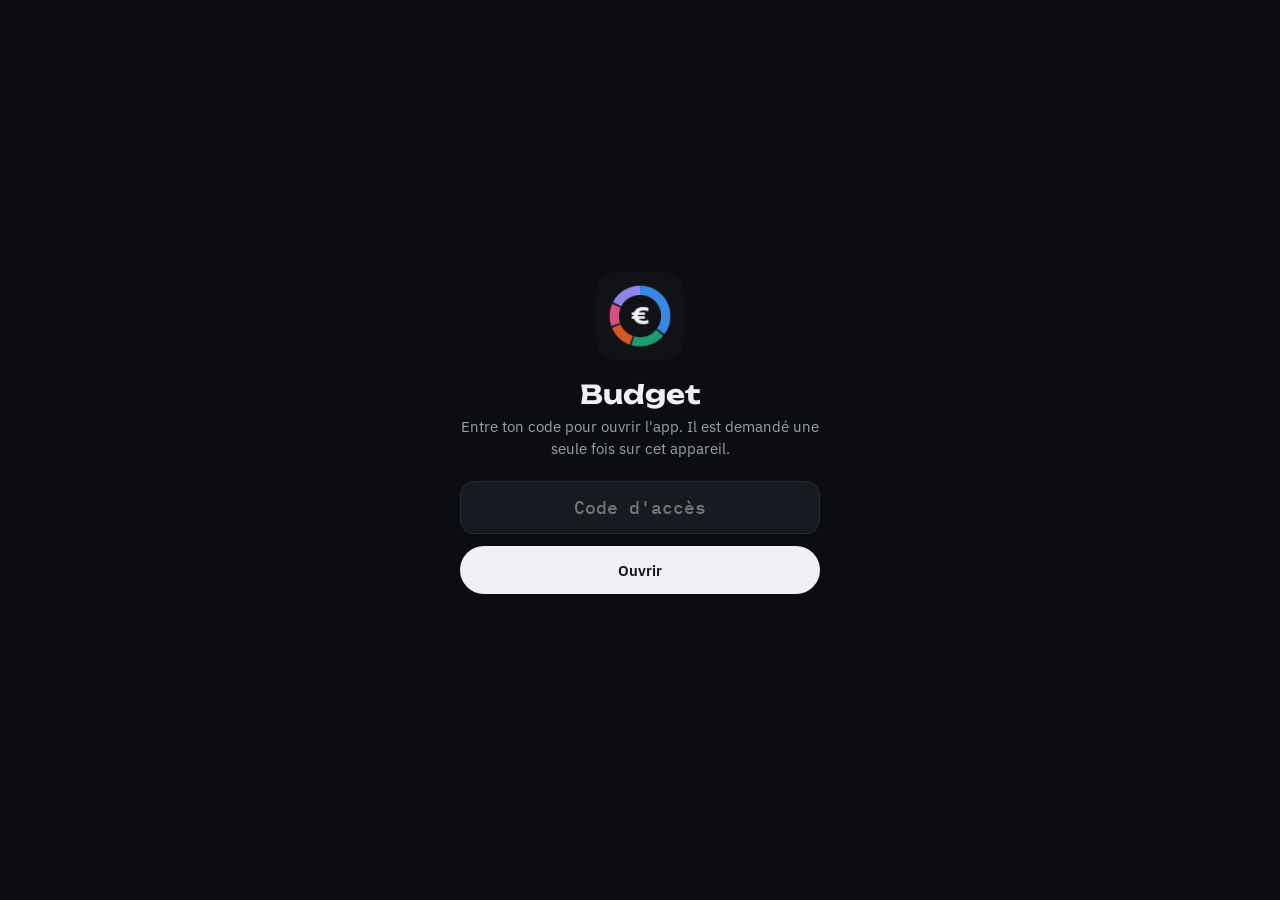
==== index.html @ 0097fd0e "App iPhone Budget : PWA hors connexion, contenu chiffré Co-Authored-By: Claude Opus 5.5 (1M context)" ====
<!doctype html>
<html lang="fr">
<head>
<meta charset="utf-8">
<meta name="viewport" content="width=device-width,initial-scale=1,viewport-fit=cover">
<title>Budget Gus</title>
<meta name="description" content="Tableau de bord du budget, consultable hors connexion.">
<meta name="robots" content="noindex,nofollow">
<meta name="theme-color" content="#101216">
<meta name="color-scheme" content="dark">
<meta name="apple-mobile-web-app-capable" content="yes">
<meta name="mobile-web-app-capable" content="yes">
<meta name="apple-mobile-web-app-status-bar-style" content="black-translucent">
<meta name="apple-mobile-web-app-title" content="Budget">
<link rel="manifest" href="manifest.webmanifest">
<link rel="icon" type="image/png" sizes="192x192" href="icons/icon-192.png">
<link rel="apple-touch-icon" href="icons/apple-touch-icon.png">
<link rel="preload" href="fonts/unbounded-latin-700-normal.woff2" as="font" type="font/woff2" crossorigin>
<link rel="preload" href="fonts/ibm-plex-sans-latin-400-normal.woff2" as="font" type="font/woff2" crossorigin>
<link rel="stylesheet" href="app.css">
</head>
<body>
<div id="app"></div>
<div class="lock" id="lock" hidden>
  <form id="lockForm" autocomplete="on">
    <img src="icons/icon-192.png" alt="">
    <h1>Budget</h1>
    <p>Entre ton code pour ouvrir l'app. Il est demandé une seule fois sur cet appareil.</p>
    <input type="text" name="username" value="budget" autocomplete="username" hidden>
    <input id="code" type="password" name="password" autocomplete="current-password" autocapitalize="none" autocorrect="off" spellcheck="false" placeholder="Code d'accès" required>
    <button type="submit">Ouvrir</button>
    <div class="err" id="err" role="alert"></div>
  </form>
</div>
<script src="app.js"></script>
</body>
</html>
---- app.css ----
@font-face{font-family:"Unbounded";font-weight:400;font-display:swap;src:url(fonts/unbounded-latin-400-normal.woff2) format("woff2")}
@font-face{font-family:"Unbounded";font-weight:600;font-display:swap;src:url(fonts/unbounded-latin-600-normal.woff2) format("woff2")}
@font-face{font-family:"Unbounded";font-weight:700;font-display:swap;src:url(fonts/unbounded-latin-700-normal.woff2) format("woff2")}
@font-face{font-family:"IBM Plex Sans";font-weight:400;font-display:swap;src:url(fonts/ibm-plex-sans-latin-400-normal.woff2) format("woff2")}
@font-face{font-family:"IBM Plex Sans";font-weight:500;font-display:swap;src:url(fonts/ibm-plex-sans-latin-500-normal.woff2) format("woff2")}
@font-face{font-family:"IBM Plex Sans";font-weight:600;font-display:swap;src:url(fonts/ibm-plex-sans-latin-600-normal.woff2) format("woff2")}
@font-face{font-family:"IBM Plex Mono";font-weight:400;font-display:swap;src:url(fonts/ibm-plex-mono-latin-400-normal.woff2) format("woff2")}
@font-face{font-family:"IBM Plex Mono";font-weight:500;font-display:swap;src:url(fonts/ibm-plex-mono-latin-500-normal.woff2) format("woff2")}
html{-webkit-text-size-adjust:100%;background:#0b0d10}
body{font:16px/1.45 "IBM Plex Sans",-apple-system,BlinkMacSystemFont,sans-serif;-webkit-tap-highlight-color:transparent}
[hidden]{display:none!important}
/* Layout: un seul cockpit sombre (thème unique assumé) : en-tête du mois, budget du mois, camemberts, détail, puis épargne. */
:root{color-scheme:dark}
*{box-sizing:border-box}
body{background:#0b0d10;color:#eef0f3;margin:0}
.wrap{max-width:1200px;margin:0 auto;padding-block:16px 40px;padding-left:max(16px,env(safe-area-inset-left,0px));padding-right:max(16px,env(safe-area-inset-right,0px))}
.tabular{font-variant-numeric:tabular-nums}
svg text{font-variant-numeric:tabular-nums}
#tip{position:fixed;pointer-events:none;z-index:50;background:#eef0f3;color:#101216;font:500 12px/1.35 "IBM Plex Sans",sans-serif;padding:7px 9px;border-radius:6px;box-shadow:0 4px 14px rgba(0,0,0,.4);max-width:220px}
.hit{cursor:default}
/* ========== STYLE A · COCKPIT (sombre, assumé) ========== */
.sA{--a-bg:#101216;--a-panel:#171a20;--a-line:#262a32;--a-fg:#eef0f3;--a-mut:#9aa1ad;--a-dim:#5d6470;
  --inv:#3987e5;--cou:#199e70;--sor:#d95926;--act:#c98500;--abo:#d55181;--tra:#9085e9;--imp:#a3a9b3;--nc:#5d6470;--mai:#2fb5c9;--ube:#c9ced6;--uea:#f2c14e;--tab:#b08968;--coi:#c77dff;--good:#0ca30c;--crit:#e66767;
  background:var(--a-bg);color:var(--a-fg);border-radius:18px;padding:22px;font-family:"IBM Plex Sans",sans-serif;color-scheme:dark}
.sA h2{font:600 13px/1 "Unbounded",sans-serif;letter-spacing:.06em;text-transform:uppercase;color:var(--a-mut);margin:0 0 14px}
.sA .top{display:grid;grid-template-columns:minmax(0,1.1fr) minmax(0,2fr);gap:16px;margin-bottom:16px}
.sA .panel{background:var(--a-panel);border:1px solid var(--a-line);border-radius:14px;padding:18px;min-width:0}
.sA .hero .k{font:400 12px "IBM Plex Mono",monospace;color:var(--a-mut);letter-spacing:.04em;text-transform:uppercase}
.sA .hero .v{font:700 clamp(38px,6vw,58px)/1 "Unbounded",sans-serif;margin:8px 0 6px;letter-spacing:-.02em}
.sA .hero .s{color:var(--a-mut);font-size:14px}
.sA .hero .s b{color:var(--good);font-weight:600}
.sA .flow{display:grid;grid-template-columns:repeat(3,minmax(0,1fr));gap:8px;margin-top:18px}
.sA .flow div{border-top:2px solid var(--a-line);padding-top:8px;font:500 12px "IBM Plex Mono",monospace;color:var(--a-mut)}
.sA .flow b{display:block;font:600 16px "IBM Plex Sans";color:var(--a-fg);margin-top:3px}
.sA .rings{display:grid;grid-template-columns:repeat(6,minmax(0,1fr));gap:10px}
.sA .ring{text-align:center;min-width:0}
.sA .ring .n{font:500 12px "IBM Plex Sans";color:var(--a-fg);margin-top:6px}
.sA .ring .m{font:400 11px "IBM Plex Mono",monospace;color:var(--a-mut)}
.sA .grid3{display:grid;grid-template-columns:minmax(0,1.6fr) minmax(0,1fr) minmax(0,1fr);gap:16px}
.sA .cal{display:grid;grid-template-columns:repeat(7,1fr);gap:4px;font:500 11px "IBM Plex Mono",monospace}
.sA .cal span{aspect-ratio:1;display:grid;place-items:center;border-radius:6px;color:var(--a-dim)}
.sA .cal .h{color:var(--a-mut);aspect-ratio:auto;padding-bottom:2px}
.sA .cal .done{background:var(--tra);color:#101216;font-weight:600}
.sA .cal .todo{border:1.5px dashed var(--tra);color:var(--a-fg)}
.sA .cal .today{outline:1.5px solid var(--a-fg)}
.sA .legend{display:flex;gap:14px;flex-wrap:wrap;font-size:12px;color:var(--a-mut);margin-top:10px}
.sA .legend i{display:inline-block;width:10px;height:10px;border-radius:3px;margin-right:6px;vertical-align:-1px}
.sA .abos{display:flex;flex-direction:column;gap:10px}
.sA .abos .r{display:grid;grid-template-columns:minmax(0,1fr) auto;gap:4px 10px;font-size:13px}
.sA .abos .bar{grid-column:1/-1;height:6px;border-radius:3px;background:var(--a-line);overflow:hidden}
.sA .abos .bar i{display:block;height:100%;background:var(--abo);border-radius:3px}
.sA .abos .r span:last-of-type{font-family:"IBM Plex Mono",monospace;color:var(--a-mut)}
.sA .pies{display:grid;grid-template-columns:repeat(3,minmax(0,1fr));gap:16px;margin-bottom:16px}
.sA .pie{display:flex;flex-direction:column;gap:16px;align-items:stretch}
.sA .pie svg{max-width:170px;margin:0 auto;display:block}
.sA .pl{list-style:none;margin:0;padding:0;display:flex;flex-direction:column;gap:8px;font-size:13px;min-width:0}
.sA .pl li{display:grid;grid-template-columns:10px minmax(0,1fr) auto;gap:8px;align-items:baseline}
.sA .pl i{width:10px;height:10px;border-radius:3px;align-self:center}
.sA .pl b{font:500 12px "IBM Plex Mono",monospace;color:var(--a-mut);white-space:nowrap}
.sA .pl em{font-style:normal;color:var(--a-fg);font-weight:600;margin-right:6px}
.sA .pnote{font-size:12px;color:var(--a-mut);margin:12px 0 0}
.sA .tot{display:flex;justify-content:space-between;border-top:1px solid var(--a-line);padding-top:10px;margin-top:4px;font-weight:600}


.sA .mhead{display:flex;flex-wrap:wrap;justify-content:space-between;align-items:end;gap:12px 20px;padding:4px 2px 20px;border-bottom:1px solid var(--a-line);margin-bottom:18px}
.sA .eyebrow{font:500 12px "IBM Plex Mono",monospace;color:var(--a-mut);letter-spacing:.08em;text-transform:uppercase}
.sA .month{font:700 clamp(30px,5.4vw,52px)/1 "Unbounded",sans-serif;margin:8px 0 0;letter-spacing:-.02em;color:var(--a-mut)}
.sA .month span{color:var(--a-fg)}
.sA .meta{display:flex;gap:6px;flex-wrap:wrap}
.sA .chip{font:500 12px "IBM Plex Mono",monospace;border:1px solid var(--a-fg);color:var(--a-fg);padding:6px 10px;border-radius:999px}
.sA .chip.dim{border-color:var(--a-line);color:var(--a-mut)}
.sA h2.sect{font-size:15px;color:var(--a-fg);margin:28px 2px 14px}
.sA .sav{display:grid;grid-template-columns:minmax(0,1fr) minmax(0,2fr);gap:16px}
.sA .patri .k{font:400 12px "IBM Plex Mono",monospace;color:var(--a-mut);text-transform:uppercase;letter-spacing:.04em}
.sA .patri .pv{font:700 34px/1.1 "Unbounded",sans-serif;margin:6px 0 4px}
.sA .patri .s{font-size:13px;color:var(--a-mut)}
.sA .patri .s b{color:var(--good);font-weight:600}
.sA .stack{display:flex;height:12px;border-radius:6px;overflow:hidden;gap:2px;margin:16px 0 14px}
.sA .accs .r{display:grid;grid-template-columns:10px minmax(0,1fr) auto;gap:4px 10px;align-items:baseline;padding:9px 0;border-top:1px solid var(--a-line);font-size:14px}
.sA .accs i{width:10px;height:10px;border-radius:3px;align-self:center}
.sA .accs .v{font:600 14px "IBM Plex Sans";text-align:right}
.sA .accs .m{grid-column:2/-1;font:400 12px "IBM Plex Mono",monospace;color:var(--a-mut)}
.sA .peaK{display:flex;gap:28px;flex-wrap:wrap;margin-bottom:14px}
.sA .peaK div{font:400 12px "IBM Plex Mono",monospace;color:var(--a-mut);text-transform:uppercase;letter-spacing:.04em}
.sA .peaK b{display:block;font:600 20px "IBM Plex Sans";color:var(--a-fg);text-transform:none;letter-spacing:0;margin-top:3px}
.sA .peaK b.up{color:var(--good)} .sA .peaK b.down{color:var(--crit)}
.sA .pea{width:100%;border-collapse:collapse;font-size:13px;min-width:600px}
.sA .pea th{font:500 11px "IBM Plex Mono",monospace;color:var(--a-mut);text-transform:uppercase;letter-spacing:.04em;text-align:left;padding:8px 6px;border-bottom:1px solid var(--a-line)}
.sA .pea td{padding:10px 6px;border-bottom:1px solid var(--a-line)}
.sA .pea .n{text-align:right;font-variant-numeric:tabular-nums}
.sA .pea td.n{font-family:"IBM Plex Mono",monospace;font-size:12.5px}
.sA .pea .up{color:var(--good)} .sA .pea .down{color:var(--crit)}
.sA .pea .w{display:block;height:4px;border-radius:2px;background:var(--inv);margin-top:6px;opacity:.85}
.sA .pea tfoot td{font-weight:600;border-bottom:0}
.tblwrap{overflow-x:auto}
.sA .poles{display:grid;grid-template-columns:repeat(auto-fill,minmax(260px,1fr));gap:16px}
.sA .poles .pie svg{max-width:140px}
.sA .ptot{font:600 13px 'IBM Plex Mono',monospace;color:var(--a-fg);margin:-6px 0 12px}
.sA .todo-msg{color:var(--a-mut);font-size:14px;line-height:1.5;border:1.5px dashed var(--a-line);border-radius:10px;padding:16px;margin:0}
.sA .rings{grid-template-columns:repeat(4,minmax(0,1fr))!important;row-gap:16px}
.sA .flows{display:flex;flex-direction:column;gap:12px}
.sA .fl{display:grid;grid-template-columns:minmax(0,1fr) auto;gap:4px 10px;font-size:13px}
.sA .fl .bar{grid-column:1/-1;height:8px;position:relative;background:var(--a-line);border-radius:4px}
.sA .fl .bar i{position:absolute;top:0;bottom:0;border-radius:4px}
.sA .fl .bar::after{content:'';position:absolute;left:50%;top:-3px;bottom:-3px;width:1px;background:var(--a-mut)}
.sA .fl b{font:500 12px 'IBM Plex Mono',monospace}
.sA .up{color:var(--good)} .sA .down{color:var(--crit)}

@media (max-width:900px){
  .sA .top,.sA .grid3,.sA .sav,.sA .pies{grid-template-columns:minmax(0,1fr)}
  .sA .rings{grid-template-columns:repeat(3,minmax(0,1fr))}
}
.sA .trm{display:grid;grid-template-columns:repeat(3,minmax(0,1fr));gap:16px}
.sA .trm .mo{border:1px solid var(--a-line);border-radius:12px;padding:14px;min-width:0}
.sA .trm .mo h3{margin:0;font:600 15px Unbounded,sans-serif;color:var(--a-fg)}
.sA .trm .mo .per{color:var(--a-mut);font-size:12px;margin:2px 0 10px}
.sA .trm .big{font:600 26px Unbounded,sans-serif;color:var(--tra)}
.sA .trm .big small{font:500 12px "IBM Plex Sans",sans-serif;color:var(--a-mut);margin-left:6px}
.sA .trm ul{list-style:none;margin:10px 0 0;padding:0;font-size:13px}
.sA .trm li{display:flex;justify-content:space-between;gap:8px;padding:5px 0;border-top:1px solid var(--a-line)}
.sA .trm li span:last-child{color:var(--a-mut);text-align:right}
.sA .trm li.ok span:first-child::before{content:"✓ ";color:var(--good)}
.sA .trm .note{color:var(--a-mut);font-size:12px;margin-top:8px}
@media (max-width:900px){ .sA .trm{grid-template-columns:1fr} }
.mtabs{display:flex;gap:6px;flex-wrap:wrap;margin:0 0 16px}
.mtabs button{font:500 13px "IBM Plex Mono",monospace;background:#171a20;color:#9aa1ad;border:1px solid #262a32;border-radius:999px;padding:8px 14px;cursor:pointer}
.mtabs button[aria-selected="true"]{background:#eef0f3;color:#101216;border-color:#eef0f3}
.mtabs button small{opacity:.7;margin-left:4px}
.mpage[hidden]{display:none}
.sA .plan li{display:grid;grid-template-columns:62px minmax(0,1fr) auto;gap:10px;padding:7px 0;border-top:1px solid var(--a-line);font-size:14px}
.sA .plan ul{list-style:none;margin:0;padding:0}
.sA .plan li .d{font:500 12px "IBM Plex Mono",monospace;color:var(--a-mut);padding-top:2px}
.sA .plan li .x{color:var(--a-mut);font-size:12px;display:block}
.sA .plan h3{font:600 12px "IBM Plex Mono",monospace;letter-spacing:.06em;text-transform:uppercase;margin:16px 0 6px;display:flex;justify-content:space-between}
.sA .plan h3:first-child{margin-top:0}
.sA .watch{border:1.5px dashed var(--a-line);border-radius:12px;padding:12px 14px;color:var(--a-mut);font-size:13px;margin-top:14px}
.sA .watch b{color:var(--a-fg)}
.sA .fpie{display:grid;grid-template-columns:minmax(0,230px) minmax(0,1fr);gap:24px;align-items:center}
@media (max-width:640px){.sA .fpie{grid-template-columns:minmax(0,1fr)}.sA .fpie svg{max-width:240px;margin:0 auto;display:block}}
.sA .empty{color:var(--a-mut);font-size:14px;line-height:1.5}
@media (max-width:520px){ .sA{padding:14px} }
@media (prefers-reduced-motion:no-preference){
  .grow{transform-origin:left;animation:grow .7s ease-out both}
  @keyframes grow{from{transform:scaleX(.001)}}
}

/* ===== App iPhone : une colonne, gros texte, cibles tactiles ===== */
.wrap{padding-top:max(16px,env(safe-area-inset-top,0px));padding-bottom:max(40px,env(safe-area-inset-bottom,0px))}
.mtabs{position:sticky;top:0;z-index:20;margin:-22px -22px 18px;padding:12px 22px;padding-top:max(12px,env(safe-area-inset-top,0px));background:rgba(16,18,22,.92);-webkit-backdrop-filter:blur(12px);backdrop-filter:blur(12px);border-bottom:1px solid #262a32;border-radius:18px 18px 0 0;flex-wrap:nowrap}
.mtabs button{flex:1 1 0;min-height:48px;font-size:15px;display:flex;flex-direction:column;align-items:center;justify-content:center;gap:1px;line-height:1.1;padding:6px 8px}
.mtabs button small{margin:0;font-size:11px}
.tblwrap{overflow-x:auto;-webkit-overflow-scrolling:touch;overscroll-behavior-x:contain;margin:0 -4px;padding:0 4px}
.lockbar{display:flex;justify-content:center;margin:28px 0 8px}
.lockbar button,.lock button{font:500 15px "IBM Plex Sans",sans-serif;min-height:48px;padding:0 22px;border-radius:999px;cursor:pointer}
.lockbar button{background:none;color:#9aa1ad;border:1px solid #262a32}
.offline{font:500 12px "IBM Plex Mono",monospace;color:#9aa1ad;text-align:center;margin:10px 0 0}
@media (max-width:700px){
  .wrap{padding-left:0;padding-right:0;padding-top:0}
  .sA{border-radius:0;padding:14px max(14px,env(safe-area-inset-left,0px)) 14px max(14px,env(safe-area-inset-right,0px))}
  .mtabs{margin:-14px -14px 16px;padding-left:14px;padding-right:14px;border-radius:0}
  .sA .panel{padding:16px;border-radius:14px}
  .sA h2{font-size:13px;line-height:1.35}
  .sA .hero .s,.sA .pl,.sA .abos .r,.sA .fl,.sA .accs .r,.sA .plan li,.sA .trm li{font-size:15px}
  .sA .pnote,.sA .legend,.sA .eyebrow,.sA .chip{font-size:13px}
  .sA .ring .n{font-size:13px}.sA .ring .m{font-size:12px}
  .sA .rings{grid-template-columns:repeat(3,minmax(0,1fr))!important}
  .sA .pea{font-size:14px}
  .sA .pie svg{max-width:200px}
  .sA .poles{grid-template-columns:minmax(0,1fr)}
  .sA .flow b{font-size:15px}
  .sA .mhead{padding-bottom:16px}
}
/* ===== Écran de verrouillage ===== */
.lock{min-height:100vh;min-height:100dvh;display:grid;place-items:center;padding:24px max(20px,env(safe-area-inset-left,0px));background:#0b0d10;color:#eef0f3;font-family:"IBM Plex Sans",sans-serif}
.lock form{width:100%;max-width:360px;text-align:center}
.lock img{width:88px;height:88px;border-radius:20px;display:block;margin:0 auto 18px}
.lock h1{font:700 26px "Unbounded",sans-serif;margin:0 0 6px}
.lock p{color:#9aa1ad;margin:0 0 22px;font-size:15px}
.lock input{width:100%;font:500 18px "IBM Plex Mono",monospace;text-align:center;background:#171a20;color:#eef0f3;border:1px solid #262a32;border-radius:14px;padding:14px;margin-bottom:12px;outline:none}
.lock input:focus{border-color:#3987e5}
.lock button{width:100%;background:#eef0f3;color:#101216;border:0;font-weight:600}
.lock .err{color:#e66767;min-height:22px;margin:12px 0 0;font-size:14px}
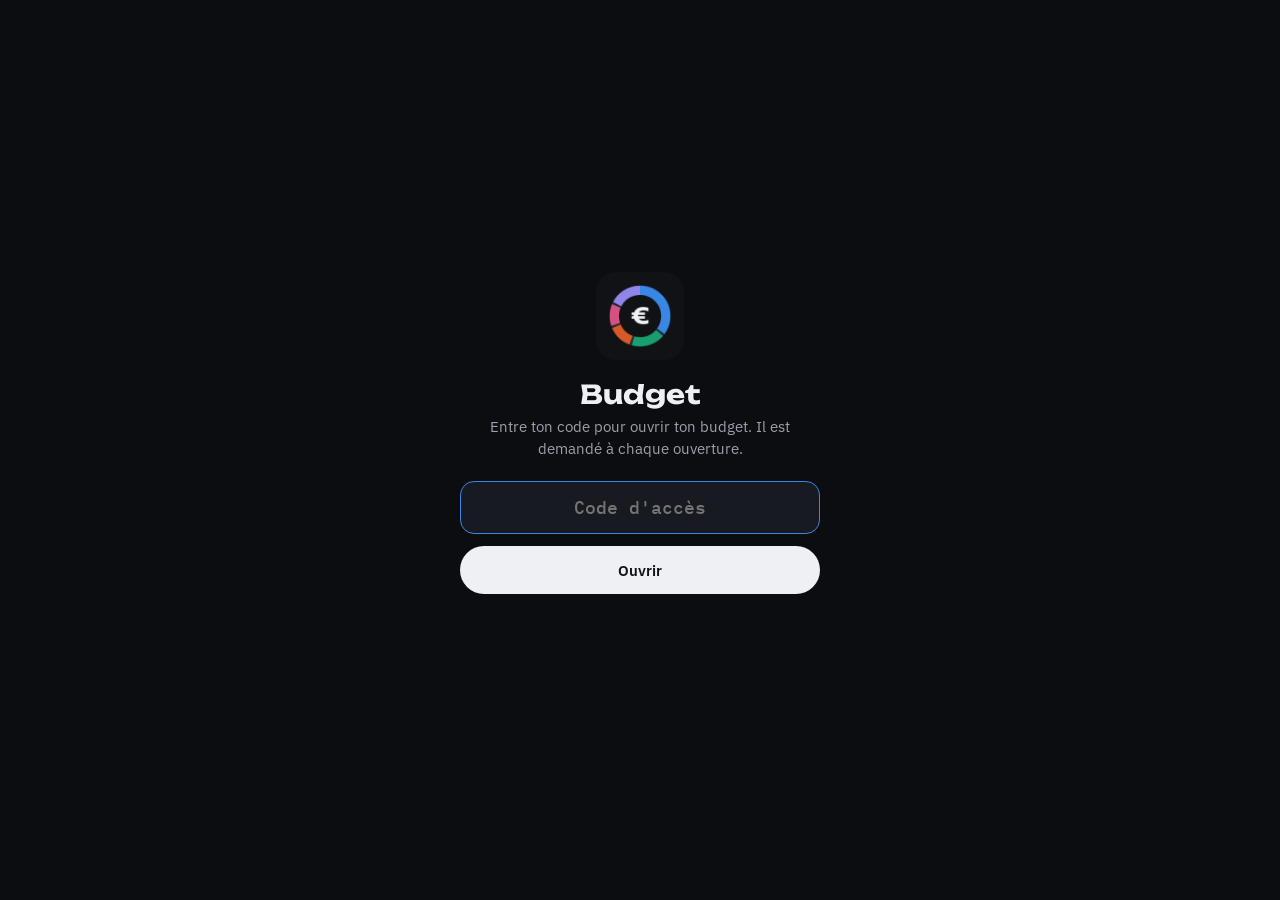
==== commit c03a4491: "Code demandé à chaque ouverture, écran effacé en arrière-plan Co-Authored-By: Claude Opus 5.5 (1M co" ====
--- a/index.html
+++ b/index.html
@@ -25,7 +25,7 @@
   <form id="lockForm" autocomplete="on">
     <img src="icons/icon-192.png" alt="">
     <h1>Budget</h1>
-    <p>Entre ton code pour ouvrir l'app. Il est demandé une seule fois sur cet appareil.</p>
+    <p>Entre ton code pour ouvrir ton budget. Il est demandé à chaque ouverture.</p>
     <input type="text" name="username" value="budget" autocomplete="username" hidden>
     <input id="code" type="password" name="password" autocomplete="current-password" autocapitalize="none" autocorrect="off" spellcheck="false" placeholder="Code d'accès" required>
     <button type="submit">Ouvrir</button>
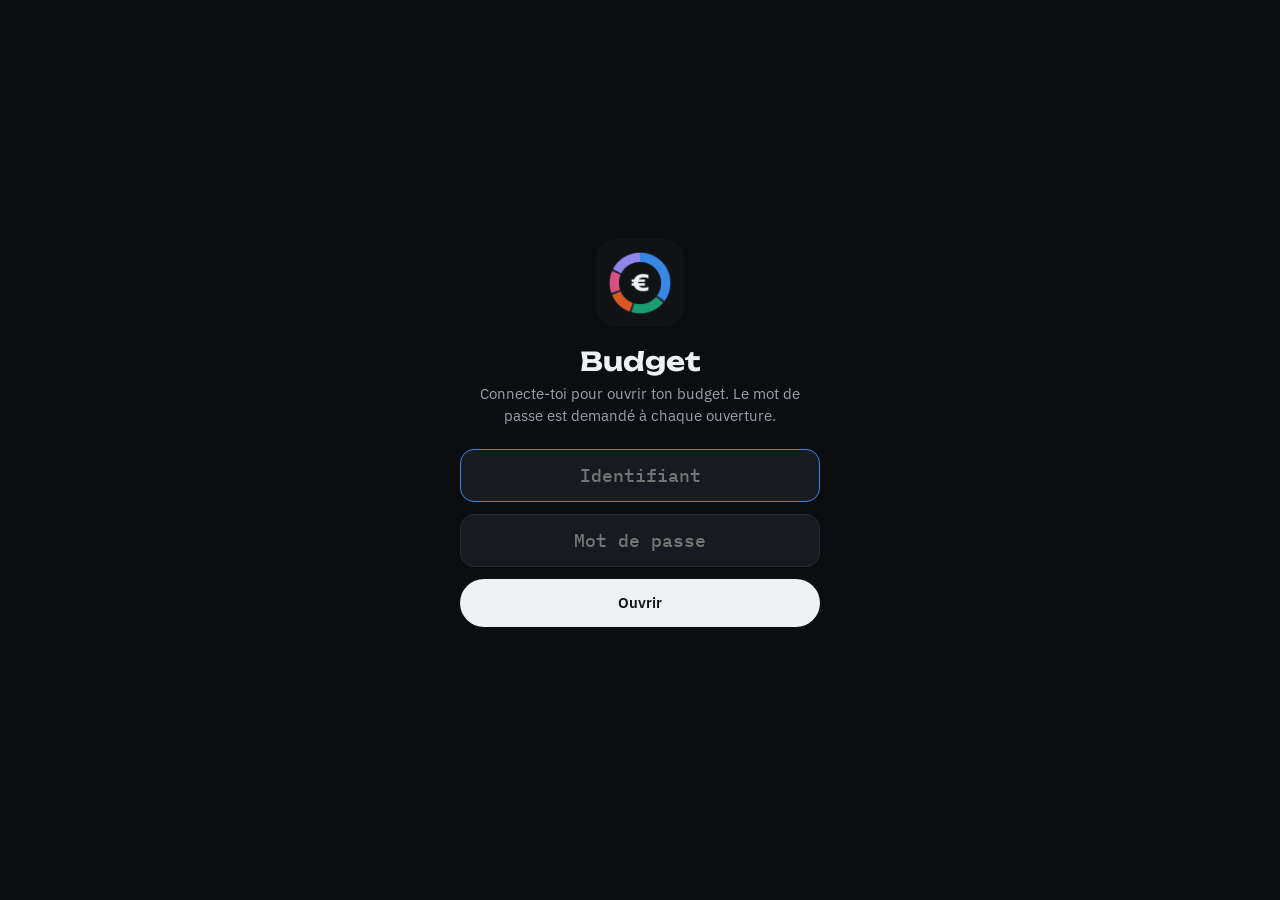
==== commit 54bad3a8: "Connexion par identifiant et mot de passe, un fichier chiffré par compte Co-Authored-By: Claude Opus" ====
--- a/index.html
+++ b/index.html
@@ -25,9 +25,9 @@
   <form id="lockForm" autocomplete="on">
     <img src="icons/icon-192.png" alt="">
     <h1>Budget</h1>
-    <p>Entre ton code pour ouvrir ton budget. Il est demandé à chaque ouverture.</p>
-    <input type="text" name="username" value="budget" autocomplete="username" hidden>
-    <input id="code" type="password" name="password" autocomplete="current-password" autocapitalize="none" autocorrect="off" spellcheck="false" placeholder="Code d'accès" required>
+    <p>Connecte-toi pour ouvrir ton budget. Le mot de passe est demandé à chaque ouverture.</p>
+    <input id="user" type="text" name="username" autocomplete="username" autocapitalize="none" autocorrect="off" spellcheck="false" placeholder="Identifiant" aria-label="Identifiant" required>
+    <input id="code" type="password" name="password" autocomplete="current-password" autocapitalize="none" autocorrect="off" spellcheck="false" placeholder="Mot de passe" aria-label="Mot de passe" required>
     <button type="submit">Ouvrir</button>
     <div class="err" id="err" role="alert"></div>
   </form>
